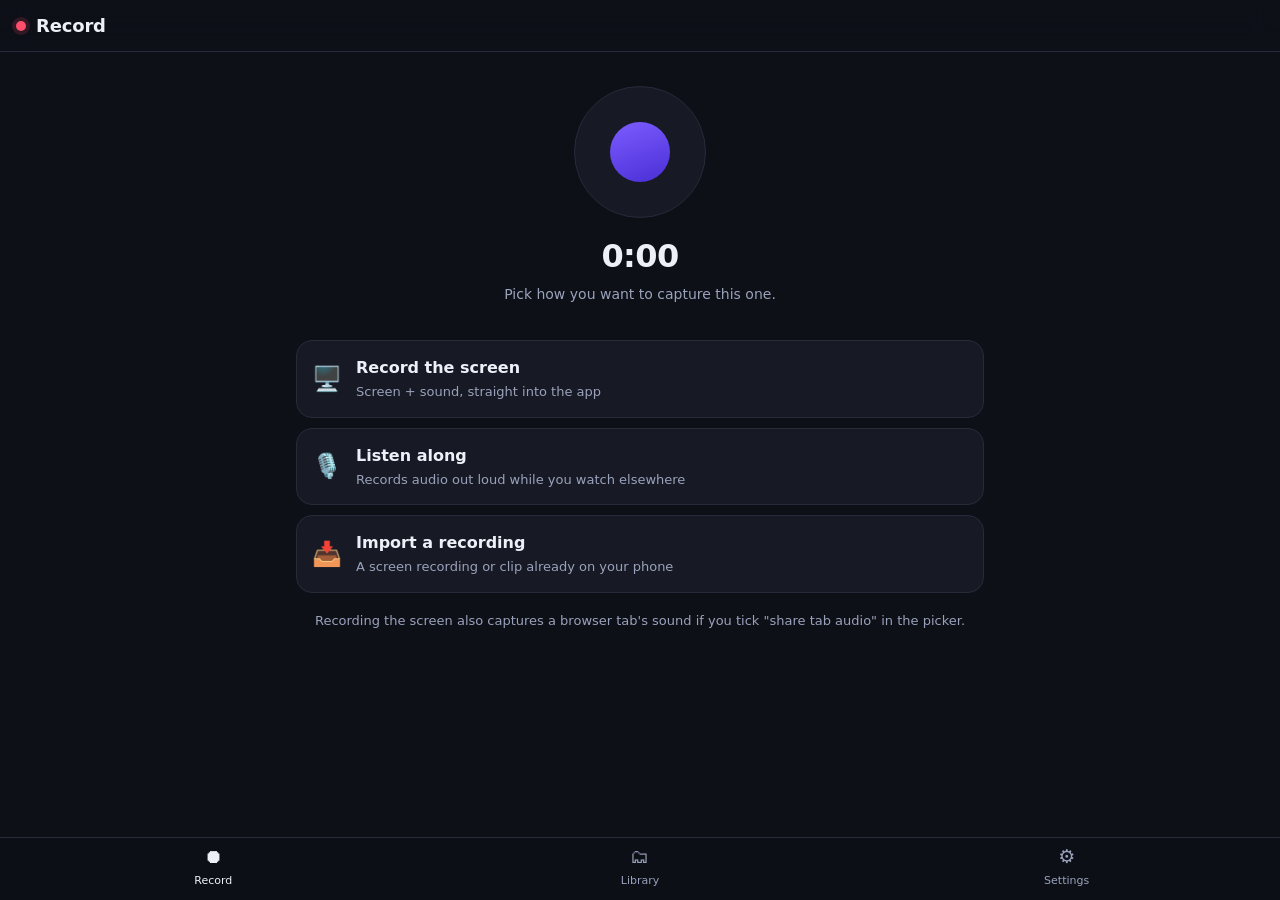
==== index.html @ 21051d5d "Add ClipMind: record a video, transcribe it, ask an AI what to do with it An installable PWA (Add to" ====
<!doctype html>
<html lang="en">
<head>
<meta charset="utf-8" />
<meta name="viewport" content="width=device-width, initial-scale=1, viewport-fit=cover" />
<title>ClipMind</title>
<meta name="description" content="Record what you're watching, get the transcript, and hand it to Claude or ChatGPT." />
<meta name="theme-color" content="#0e1018" />
<meta name="apple-mobile-web-app-capable" content="yes" />
<meta name="apple-mobile-web-app-status-bar-style" content="black-translucent" />
<meta name="apple-mobile-web-app-title" content="ClipMind" />
<link rel="manifest" href="./manifest.webmanifest" />
<link rel="apple-touch-icon" href="./icons/apple-touch-icon.png" />
<link rel="icon" href="./icons/favicon-64.png" sizes="64x64" />
<link rel="stylesheet" href="./styles.css" />
</head>
<body>
<div class="app">

  <header class="topbar">
    <div class="brand">
      <span class="dot" aria-hidden="true"></span>
      <h1 id="view-title">Record</h1>
    </div>
    <button id="btn-install" class="ghost small" hidden>Install</button>
  </header>

  <main id="main">

    <!-- ── Record ─────────────────────────────────────────────────────── -->
    <section class="view" id="view-record" data-view="record">
      <div class="stage">
        <div class="pulse" id="pulse"><div class="pulse-fill" id="pulse-fill"></div></div>
        <div class="timer" id="timer">0:00</div>
        <div class="stage-hint" id="stage-hint">Pick how you want to capture this one.</div>
      </div>

      <div class="modes" id="modes">
        <button class="mode" data-mode="screen">
          <span class="mode-icon">🖥️</span>
          <span class="mode-text"><strong>Record the screen</strong><small id="mode-screen-note">Screen + sound, straight into the app</small></span>
        </button>
        <button class="mode" data-mode="mic">
          <span class="mode-icon">🎙️</span>
          <span class="mode-text"><strong>Listen along</strong><small>Records audio out loud while you watch elsewhere</small></span>
        </button>
        <button class="mode" data-mode="import">
          <span class="mode-icon">📥</span>
          <span class="mode-text"><strong>Import a recording</strong><small id="mode-import-note">A screen recording or clip already on your phone</small></span>
        </button>
      </div>

      <div class="recording-controls" id="recording-controls" hidden>
        <button id="btn-pause" class="ghost">Pause</button>
        <button id="btn-stop" class="danger big">Stop &amp; process</button>
        <button id="btn-discard" class="ghost">Discard</button>
      </div>

      <div class="live-transcript" id="live-transcript" hidden>
        <h3>Live transcript</h3>
        <p id="live-text"></p>
      </div>

      <p class="tip" id="record-tip"></p>
      <input type="file" id="file-input" accept="video/*,audio/*" hidden />
    </section>

    <!-- ── Library ────────────────────────────────────────────────────── -->
    <section class="view" id="view-library" data-view="library" hidden>
      <div id="library-list" class="library"></div>
      <div class="empty" id="library-empty" hidden>
        <p>Nothing recorded yet.</p>
        <button class="primary" data-goto="record">Record something</button>
      </div>
    </section>

    <!-- ── One session ────────────────────────────────────────────────── -->
    <section class="view" id="view-session" data-view="session" hidden>
      <button class="back" data-goto="library">‹ Library</button>

      <div class="player-wrap" id="player-wrap"></div>

      <input class="title-input" id="session-title" aria-label="Title" />
      <div class="meta-row" id="session-meta"></div>

      <div class="panel" id="transcript-panel">
        <div class="panel-head">
          <h3>Transcript</h3>
          <div class="panel-actions">
            <button class="ghost small" id="btn-transcribe">Transcribe</button>
            <button class="ghost small" id="btn-paste-transcript">Paste</button>
            <button class="ghost small" id="btn-copy-transcript">Copy</button>
          </div>
        </div>
        <div class="status" id="transcript-status" hidden></div>
        <div class="transcript" id="transcript-body"></div>
      </div>

      <div class="panel ask" id="ask-panel">
        <div class="panel-head">
          <h3>What do you want to do with this?</h3>
          <button class="ghost small" id="btn-suggest">Suggest</button>
        </div>
        <div class="chips" id="action-chips"></div>
        <div class="action-input" id="action-input" hidden>
          <label id="action-input-label" for="action-input-field"></label>
          <div class="row">
            <input id="action-input-field" />
            <button class="primary" id="btn-run-action">Go</button>
          </div>
        </div>
        <label class="toggle">
          <input type="checkbox" id="chk-frames" />
          <span>Also send still frames from the video <small>(better for visual content, costs more)</small></span>
        </label>
        <div class="model-note" id="model-note"></div>
      </div>

      <div id="threads" class="threads"></div>
    </section>

    <!-- ── Settings ───────────────────────────────────────────────────── -->
    <section class="view" id="view-settings" data-view="settings" hidden>
      <div class="panel">
        <h3>Which AI answers you</h3>
        <div class="field">
          <label for="set-provider">Provider</label>
          <select id="set-provider">
            <option value="anthropic">Claude (Anthropic)</option>
            <option value="openai">ChatGPT (OpenAI)</option>
          </select>
        </div>

        <div data-provider="anthropic">
          <div class="field">
            <label for="set-anthropic-key">Anthropic API key</label>
            <input id="set-anthropic-key" type="password" placeholder="sk-ant-…" autocomplete="off" />
            <small>From <a href="https://console.anthropic.com/settings/keys" target="_blank" rel="noopener">console.anthropic.com</a>. Stored only on this device.</small>
          </div>
          <div class="field">
            <label for="set-anthropic-model">Model</label>
            <input id="set-anthropic-model" list="anthropic-models" />
            <datalist id="anthropic-models"></datalist>
          </div>
          <div class="field">
            <label for="set-effort">Effort</label>
            <select id="set-effort">
              <option value="low">Low — quick and cheap</option>
              <option value="medium">Medium</option>
              <option value="high">High — the default</option>
              <option value="xhigh">Extra high</option>
              <option value="max">Max — slowest, most thorough</option>
            </select>
          </div>
          <label class="toggle">
            <input type="checkbox" id="set-fallbacks" />
            <span>Use a fallback model if a request is declined <small>(on by default; turn off if your gateway rejects the beta header)</small></span>
          </label>
        </div>

        <div data-provider="openai" hidden>
          <div class="field">
            <label for="set-openai-key">OpenAI API key</label>
            <input id="set-openai-key" type="password" placeholder="sk-…" autocomplete="off" />
            <small>From <a href="https://platform.openai.com/api-keys" target="_blank" rel="noopener">platform.openai.com</a>. Stored only on this device.</small>
          </div>
          <div class="field">
            <label for="set-openai-model">Model</label>
            <input id="set-openai-model" list="openai-models" />
            <datalist id="openai-models"></datalist>
          </div>
        </div>
      </div>

      <div class="panel">
        <h3>Transcription</h3>
        <div class="field">
          <label for="set-transcriber">How to get the words</label>
          <select id="set-transcriber">
            <option value="openai">Upload to OpenAI Whisper — accurate, timestamped</option>
            <option value="webspeech">Live in the browser — free, no timestamps</option>
            <option value="manual">Paste it myself</option>
          </select>
          <small id="transcriber-note"></small>
        </div>
        <div class="field" data-transcriber="openai">
          <label for="set-openai-key2">OpenAI API key (for Whisper)</label>
          <input id="set-openai-key2" type="password" placeholder="sk-…" autocomplete="off" />
          <small>Whisper is OpenAI's, so this is needed even when Claude writes the answers.</small>
        </div>
        <div class="field" data-transcriber="openai">
          <label for="set-whisper-model">Speech model</label>
          <input id="set-whisper-model" list="whisper-models" />
          <datalist id="whisper-models">
            <option value="whisper-1"></option>
            <option value="gpt-4o-transcribe"></option>
            <option value="gpt-4o-mini-transcribe"></option>
          </datalist>
        </div>
        <div class="field">
          <label for="set-language">Spoken language <small>(optional, improves accuracy)</small></label>
          <input id="set-language" placeholder="e.g. en, es, de" />
        </div>
        <label class="toggle">
          <input type="checkbox" id="set-auto-transcribe" />
          <span>Transcribe automatically when a recording finishes</span>
        </label>
      </div>

      <div class="panel">
        <h3>Recording</h3>
        <label class="toggle">
          <input type="checkbox" id="set-mic-with-screen" />
          <span>Mix in the microphone when recording the screen <small>(catches your own commentary)</small></span>
        </label>
        <div class="field">
          <label for="set-frame-count">Still frames to send when frames are enabled</label>
          <input id="set-frame-count" type="number" min="1" max="20" />
        </div>
      </div>

      <div class="panel">
        <h3>Keys on a server instead</h3>
        <div class="field">
          <label for="set-proxy">Proxy URL <small>(optional)</small></label>
          <input id="set-proxy" placeholder="https://my-proxy.example.com" />
          <small>Run <code>server.js</code> from this repo and the keys stay in its environment instead of on your phone. Leave empty to call the APIs directly.</small>
        </div>
      </div>

      <div class="panel">
        <h3>Storage</h3>
        <p class="muted" id="storage-note">Recordings live in this browser only.</p>
        <button class="danger ghost" id="btn-clear">Delete everything</button>
      </div>

      <p class="muted centre version">ClipMind · <a href="https://github.com/lx2rice/video-recording-" target="_blank" rel="noopener">source</a></p>
    </section>
  </main>

  <nav class="tabs">
    <button class="tab active" data-goto="record"><span>⏺</span>Record</button>
    <button class="tab" data-goto="library"><span>🗂</span>Library</button>
    <button class="tab" data-goto="settings"><span>⚙️</span>Settings</button>
  </nav>
</div>

<div class="toast" id="toast" hidden></div>

<script type="module" src="./js/app.js"></script>
</body>
</html>
---- styles.css ----
/* Dark, phone-first. Everything sits between the status bar and the tab bar,
   with safe-area padding so it behaves as a standalone Home Screen app. */

:root {
  --bg: #0e1018;
  --bg-raised: #171a25;
  --bg-sunken: #0a0c12;
  --line: #262b3a;
  --text: #eef0f8;
  --muted: #9aa2bb;
  --accent: #7c5cff;
  --accent-soft: #7c5cff26;
  --rec: #ff4e6a;
  --ok: #3ddc97;
  --radius: 16px;
  --tabbar: 62px;
}

* { box-sizing: border-box; }

/* `hidden` must win over the display rules below, or panels toggled in JS
   stay on screen. */
[hidden] { display: none !important; }

html, body {
  margin: 0;
  padding: 0;
  background: var(--bg);
  color: var(--text);
  font: 16px/1.5 -apple-system, BlinkMacSystemFont, "Segoe UI", Roboto, system-ui, sans-serif;
  -webkit-font-smoothing: antialiased;
  overscroll-behavior-y: none;
}

body { min-height: 100dvh; }

a { color: #a692ff; }

.app {
  display: flex;
  flex-direction: column;
  min-height: 100dvh;
}

/* ── top bar ─────────────────────────────────────────────────────────── */

.topbar {
  position: sticky;
  top: 0;
  z-index: 20;
  display: flex;
  align-items: center;
  justify-content: space-between;
  gap: 12px;
  padding: calc(env(safe-area-inset-top) + 12px) 16px 12px;
  background: color-mix(in srgb, var(--bg) 88%, transparent);
  backdrop-filter: blur(14px);
  border-bottom: 1px solid var(--line);
}

.brand { display: flex; align-items: center; gap: 10px; }
.brand h1 { font-size: 18px; margin: 0; font-weight: 650; letter-spacing: -0.01em; }

.dot {
  width: 10px; height: 10px; border-radius: 50%;
  background: var(--rec);
  box-shadow: 0 0 0 4px #ff4e6a26;
}

main {
  flex: 1;
  padding: 16px 16px calc(var(--tabbar) + env(safe-area-inset-bottom) + 24px);
  max-width: 720px;
  width: 100%;
  margin: 0 auto;
}

/* ── record view ─────────────────────────────────────────────────────── */

.stage { text-align: center; padding: 18px 0 8px; }

.pulse {
  width: 132px; height: 132px;
  margin: 0 auto 14px;
  border-radius: 50%;
  background: var(--bg-raised);
  border: 1px solid var(--line);
  display: grid;
  place-items: center;
  position: relative;
  overflow: hidden;
}

.pulse-fill {
  width: 60px; height: 60px;
  border-radius: 50%;
  background: linear-gradient(160deg, var(--accent), #4a2fd6);
  transition: transform 90ms linear, background 200ms;
}

body.is-recording .pulse-fill { background: linear-gradient(160deg, var(--rec), #c02b45); }
body.is-recording .pulse { border-color: #ff4e6a55; box-shadow: 0 0 40px #ff4e6a22; }

.timer { font-size: 32px; font-variant-numeric: tabular-nums; font-weight: 600; letter-spacing: -0.02em; }
.stage-hint { color: var(--muted); font-size: 14px; margin-top: 4px; min-height: 40px; padding: 0 8px; }

.modes { display: grid; gap: 10px; margin-top: 8px; }

.mode {
  display: flex; align-items: center; gap: 14px;
  width: 100%;
  text-align: left;
  padding: 15px;
  border-radius: var(--radius);
  border: 1px solid var(--line);
  background: var(--bg-raised);
  color: var(--text);
  font: inherit;
  cursor: pointer;
}
.mode:active { transform: scale(0.99); }
.mode[disabled] { opacity: 0.45; cursor: not-allowed; }
.mode-icon { font-size: 24px; }
.mode-text { display: flex; flex-direction: column; gap: 2px; }
.mode-text small { color: var(--muted); font-size: 13px; }

.recording-controls {
  display: grid;
  grid-template-columns: 1fr auto 1fr;
  align-items: center;
  gap: 10px;
  margin-top: 10px;
}

.live-transcript {
  margin-top: 18px;
  padding: 14px;
  border: 1px solid var(--line);
  border-radius: var(--radius);
  background: var(--bg-sunken);
}
.live-transcript h3 { margin: 0 0 8px; font-size: 13px; text-transform: uppercase; letter-spacing: 0.08em; color: var(--muted); }
.live-transcript p { margin: 0; font-size: 15px; max-height: 190px; overflow-y: auto; }

.tip { color: var(--muted); font-size: 13px; text-align: center; margin-top: 18px; }

/* ── buttons ─────────────────────────────────────────────────────────── */

button {
  font: inherit;
  cursor: pointer;
  border-radius: 12px;
  border: 1px solid transparent;
  padding: 11px 16px;
  transition: opacity 120ms, transform 120ms;
}
button:active { transform: scale(0.98); }
button[disabled] { opacity: 0.5; cursor: not-allowed; }

.primary { background: var(--accent); color: #fff; font-weight: 600; }
.ghost { background: transparent; border-color: var(--line); color: var(--text); }
.danger { background: var(--rec); color: #fff; font-weight: 600; }
.danger.ghost { background: transparent; color: var(--rec); border-color: #ff4e6a55; }
.small { padding: 7px 11px; font-size: 13px; border-radius: 10px; }
.big { padding: 15px 22px; font-size: 17px; }

.back {
  background: none; border: none; color: var(--muted);
  padding: 0 0 12px; font-size: 15px;
}

/* ── library ─────────────────────────────────────────────────────────── */

.library { display: grid; gap: 10px; }

.card {
  display: grid;
  grid-template-columns: 92px 1fr;
  gap: 12px;
  align-items: stretch;
  padding: 10px;
  border-radius: var(--radius);
  border: 1px solid var(--line);
  background: var(--bg-raised);
  cursor: pointer;
  text-align: left;
  color: inherit;
  font: inherit;
  width: 100%;
}
.card .thumb {
  width: 92px; height: 62px;
  border-radius: 10px;
  background: var(--bg-sunken) center/cover no-repeat;
  display: grid; place-items: center;
  font-size: 22px;
  flex: none;
}
.card h4 { margin: 2px 0 4px; font-size: 15px; font-weight: 600; }
.card .sub { color: var(--muted); font-size: 12.5px; display: flex; flex-wrap: wrap; gap: 8px; }

.badge {
  font-size: 11px;
  padding: 2px 7px;
  border-radius: 999px;
  border: 1px solid var(--line);
  color: var(--muted);
}
.badge.ok { color: var(--ok); border-color: #3ddc9744; }
.badge.warn { color: #ffcc66; border-color: #ffcc6644; }

.empty { text-align: center; padding: 48px 16px; color: var(--muted); display: grid; gap: 14px; justify-items: center; }

/* ── session ─────────────────────────────────────────────────────────── */

.player-wrap { border-radius: var(--radius); overflow: hidden; background: #000; margin-bottom: 12px; }
.player-wrap video, .player-wrap audio { width: 100%; display: block; }
.player-wrap audio { background: var(--bg-raised); padding: 12px; }

.title-input {
  width: 100%;
  background: none;
  border: none;
  border-bottom: 1px solid transparent;
  color: var(--text);
  font-size: 20px;
  font-weight: 650;
  padding: 4px 0;
  letter-spacing: -0.01em;
}
.title-input:focus { outline: none; border-bottom-color: var(--accent); }

.meta-row { color: var(--muted); font-size: 13px; display: flex; gap: 10px; flex-wrap: wrap; margin: 6px 0 14px; align-items: center; }

.panel {
  border: 1px solid var(--line);
  border-radius: var(--radius);
  background: var(--bg-raised);
  padding: 14px;
  margin-bottom: 14px;
}
.panel h3 { margin: 0 0 10px; font-size: 15px; font-weight: 650; }
.panel-head { display: flex; align-items: center; justify-content: space-between; gap: 8px; margin-bottom: 10px; }
.panel-head h3 { margin: 0; }
.panel-actions { display: flex; gap: 6px; }

.transcript { max-height: 280px; overflow-y: auto; font-size: 14.5px; }
.transcript.empty-state { color: var(--muted); font-size: 14px; }
.tline { display: flex; gap: 10px; padding: 3px 0; }
.tline button {
  background: none; border: none; padding: 0;
  color: var(--accent); font-variant-numeric: tabular-nums;
  font-size: 12.5px; flex: none; width: 52px; text-align: left;
}

.status {
  font-size: 13px;
  color: var(--muted);
  background: var(--bg-sunken);
  border-radius: 10px;
  padding: 9px 11px;
  margin-bottom: 10px;
  display: flex;
  align-items: center;
  gap: 9px;
}
.status.error { color: #ff9aae; }
.spinner {
  width: 13px; height: 13px; flex: none;
  border: 2px solid var(--line);
  border-top-color: var(--accent);
  border-radius: 50%;
  animation: spin 0.8s linear infinite;
}
@keyframes spin { to { transform: rotate(360deg); } }

.chips { display: flex; flex-wrap: wrap; gap: 8px; }
.chip {
  background: var(--bg-sunken);
  border: 1px solid var(--line);
  color: var(--text);
  padding: 9px 13px;
  border-radius: 999px;
  font-size: 14px;
  display: inline-flex;
  align-items: center;
  gap: 7px;
}
.chip.selected { border-color: var(--accent); background: var(--accent-soft); }
.chip.suggested { border-style: dashed; }

.action-input { margin-top: 12px; display: grid; gap: 7px; }
.action-input .row { display: flex; gap: 8px; }
.action-input input { flex: 1; }
.action-input label { font-size: 13px; color: var(--muted); }

.model-note { font-size: 12.5px; color: var(--muted); margin-top: 10px; }

.threads { display: grid; gap: 14px; }

.thread { border: 1px solid var(--line); border-radius: var(--radius); background: var(--bg-raised); overflow: hidden; }
.thread-head {
  display: flex; align-items: center; justify-content: space-between; gap: 8px;
  padding: 12px 14px;
  border-bottom: 1px solid var(--line);
  background: var(--bg-sunken);
}
.thread-head strong { font-size: 14px; }
.thread-head .sub { color: var(--muted); font-size: 12px; }
.thread-body { padding: 4px 14px 14px; }

.msg { padding: 10px 0; border-bottom: 1px solid var(--line); }
.msg:last-child { border-bottom: none; }
.msg .who { font-size: 11px; text-transform: uppercase; letter-spacing: 0.08em; color: var(--muted); margin-bottom: 5px; }
.msg .body { font-size: 15px; overflow-wrap: anywhere; }
.msg .body p { margin: 0 0 9px; }
.msg .body ul, .msg .body ol { margin: 0 0 9px; padding-left: 20px; }
.msg .body li { margin-bottom: 4px; }
.msg .body h1, .msg .body h2, .msg .body h3 { font-size: 15px; margin: 14px 0 7px; }
.msg .body code { background: var(--bg-sunken); padding: 1px 5px; border-radius: 5px; font-size: 13px; }
.msg .body pre { background: var(--bg-sunken); padding: 11px; border-radius: 10px; overflow-x: auto; }
.msg .body pre code { background: none; padding: 0; }
.msg .body blockquote { margin: 0 0 9px; padding-left: 11px; border-left: 2px solid var(--line); color: var(--muted); }
.msg .body a { overflow-wrap: anywhere; }
.msg .body table { border-collapse: collapse; width: 100%; font-size: 13.5px; }
.msg .body th, .msg .body td { border: 1px solid var(--line); padding: 5px 7px; text-align: left; }

.thread-foot { display: flex; gap: 8px; padding: 0 14px 14px; }
.thread-foot input { flex: 1; }

.cursor::after {
  content: '▍';
  animation: blink 1s steps(2) infinite;
  color: var(--accent);
}
@keyframes blink { 50% { opacity: 0; } }

/* ── forms ───────────────────────────────────────────────────────────── */

.field { display: grid; gap: 6px; margin-bottom: 14px; }
.field > label { font-size: 13.5px; color: var(--muted); }
.field small, .toggle small { color: var(--muted); font-size: 12.5px; display: block; }

input, select, textarea {
  font: inherit;
  color: var(--text);
  background: var(--bg-sunken);
  border: 1px solid var(--line);
  border-radius: 11px;
  padding: 11px 12px;
  width: 100%;
  -webkit-appearance: none;
  appearance: none;
}
input:focus, select, textarea:focus { outline: none; }
input:focus, textarea:focus { border-color: var(--accent); }
select {
  background-image: url("data:image/svg+xml;utf8,<svg xmlns='http://www.w3.org/2000/svg' width='12' height='8'><path d='M1 1l5 5 5-5' stroke='%239aa2bb' stroke-width='1.6' fill='none'/></svg>");
  background-repeat: no-repeat;
  background-position: right 13px center;
  padding-right: 34px;
}

.toggle { display: flex; gap: 10px; align-items: flex-start; margin-bottom: 12px; font-size: 14px; }
.toggle input { width: 20px; height: 20px; flex: none; accent-color: var(--accent); margin-top: 1px; }

.muted { color: var(--muted); font-size: 13.5px; }
.centre { text-align: center; }
.version { margin-top: 24px; }

/* ── tab bar ─────────────────────────────────────────────────────────── */

.tabs {
  position: fixed;
  bottom: 0; left: 0; right: 0;
  z-index: 30;
  display: grid;
  grid-template-columns: repeat(3, 1fr);
  background: color-mix(in srgb, var(--bg) 92%, transparent);
  backdrop-filter: blur(14px);
  border-top: 1px solid var(--line);
  padding-bottom: env(safe-area-inset-bottom);
}
.tab {
  background: none;
  border: none;
  border-radius: 0;
  color: var(--muted);
  font-size: 11px;
  display: grid;
  gap: 3px;
  justify-items: center;
  padding: 9px 0 7px;
  height: var(--tabbar);
}
.tab span { font-size: 19px; line-height: 1; }
.tab.active { color: var(--text); }

/* ── toast ───────────────────────────────────────────────────────────── */

.toast {
  position: fixed;
  left: 50%;
  bottom: calc(var(--tabbar) + env(safe-area-inset-bottom) + 16px);
  transform: translateX(-50%);
  background: #22273a;
  border: 1px solid var(--line);
  color: var(--text);
  padding: 11px 16px;
  border-radius: 12px;
  font-size: 14px;
  max-width: min(92vw, 420px);
  z-index: 60;
  box-shadow: 0 12px 30px #0008;
}
.toast.error { border-color: #ff4e6a66; color: #ffb3c1; }

@media (prefers-reduced-motion: reduce) {
  * { animation-duration: 0.01ms !important; transition-duration: 0.01ms !important; }
}
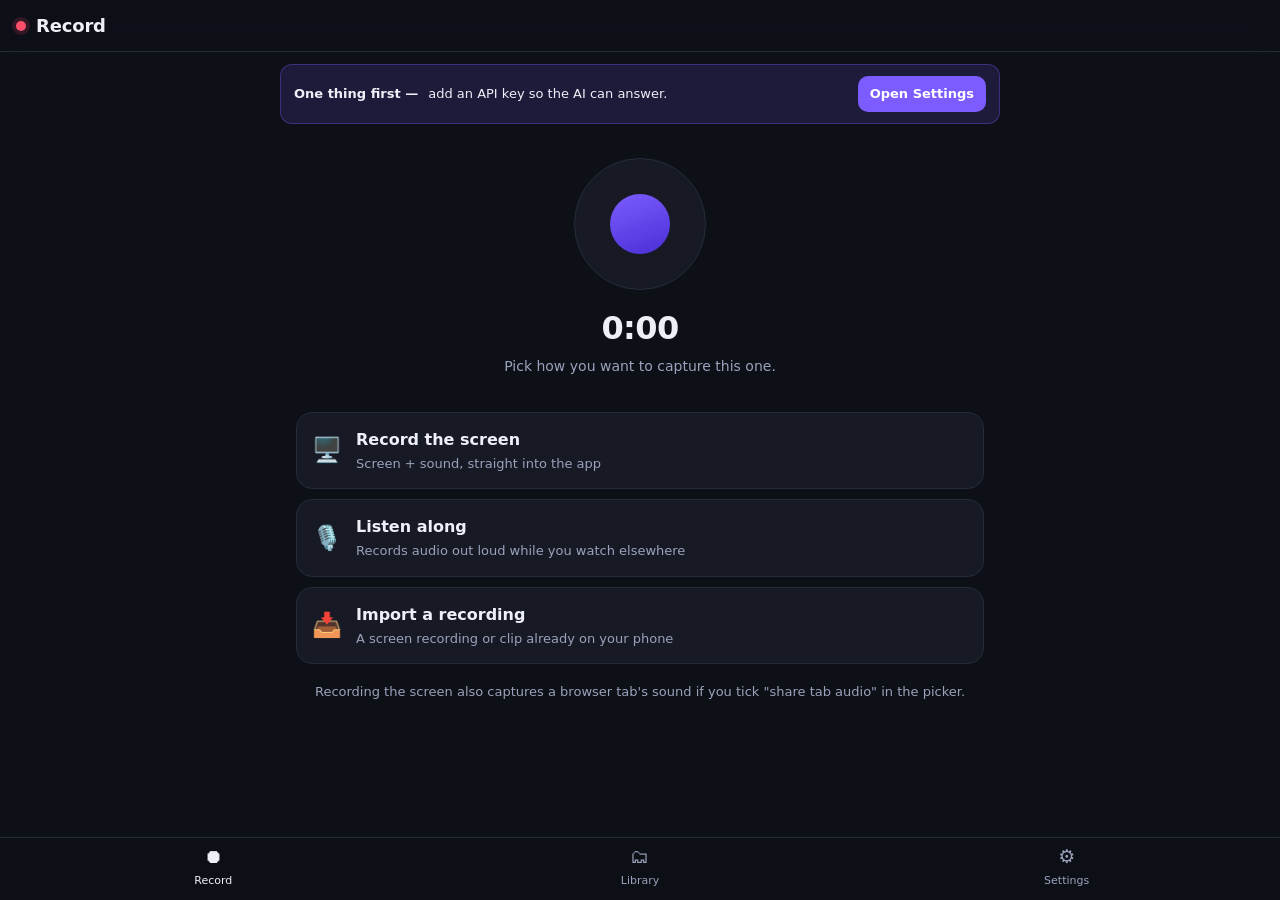
==== commit f7757ce4: "Make phone-only setup workable: paste, key check, in-app capture guide Typing a hundred-character AP" ====
--- a/index.html
+++ b/index.html
@@ -25,6 +25,12 @@
     <button id="btn-install" class="ghost small" hidden>Install</button>
   </header>
 
+  <div class="banner" id="storage-warning" hidden></div>
+  <div class="banner setup" id="setup-prompt" hidden>
+    <strong>One thing first —</strong> add an API key so the AI can answer.
+    <button class="primary small" data-goto="settings">Open Settings</button>
+  </div>
+
   <main id="main">
 
     <!-- ── Record ─────────────────────────────────────────────────────── -->
@@ -61,6 +67,20 @@
         <p id="live-text"></p>
       </div>
 
+      <details class="guide" id="ios-guide" hidden>
+        <summary>How to record your phone screen</summary>
+        <ol>
+          <li>Swipe down for <strong>Control Centre</strong>. No ⏺ button? Add it in
+              Settings → Control Centre → <em>Screen Recording</em>.</li>
+          <li><strong>Long-press</strong> the ⏺ button and make sure <strong>Microphone is off</strong> —
+              you want the video's own sound, not the room.</li>
+          <li>Tap <strong>Start Recording</strong>, wait for the countdown, then play your video.</li>
+          <li>Tap the red clock in the status bar → <strong>Stop</strong>. iOS saves it to Photos.</li>
+          <li>Come back here and tap <strong>Import a recording</strong>.</li>
+        </ol>
+        <p>Leave this app while recording — iOS keeps recording everything on screen.</p>
+      </details>
+
       <p class="tip" id="record-tip"></p>
       <input type="file" id="file-input" accept="video/*,audio/*" hidden />
     </section>
@@ -134,7 +154,12 @@
         <div data-provider="anthropic">
           <div class="field">
             <label for="set-anthropic-key">Anthropic API key</label>
-            <input id="set-anthropic-key" type="password" placeholder="sk-ant-…" autocomplete="off" />
+            <div class="key-row">
+              <input id="set-anthropic-key" type="password" placeholder="sk-ant-…" autocomplete="off" />
+              <button class="ghost small" data-paste="#set-anthropic-key">Paste</button>
+              <button class="ghost small" data-check="anthropic">Check</button>
+            </div>
+            <div class="check-result" data-result="anthropic" hidden></div>
             <small>From <a href="https://console.anthropic.com/settings/keys" target="_blank" rel="noopener">console.anthropic.com</a>. Stored only on this device.</small>
           </div>
           <div class="field">
@@ -161,7 +186,12 @@
         <div data-provider="openai" hidden>
           <div class="field">
             <label for="set-openai-key">OpenAI API key</label>
-            <input id="set-openai-key" type="password" placeholder="sk-…" autocomplete="off" />
+            <div class="key-row">
+              <input id="set-openai-key" type="password" placeholder="sk-…" autocomplete="off" />
+              <button class="ghost small" data-paste="#set-openai-key">Paste</button>
+              <button class="ghost small" data-check="openai">Check</button>
+            </div>
+            <div class="check-result" data-result="openai" hidden></div>
             <small>From <a href="https://platform.openai.com/api-keys" target="_blank" rel="noopener">platform.openai.com</a>. Stored only on this device.</small>
           </div>
           <div class="field">
@@ -185,7 +215,11 @@
         </div>
         <div class="field" data-transcriber="openai">
           <label for="set-openai-key2">OpenAI API key (for Whisper)</label>
-          <input id="set-openai-key2" type="password" placeholder="sk-…" autocomplete="off" />
+          <div class="key-row">
+            <input id="set-openai-key2" type="password" placeholder="sk-…" autocomplete="off" />
+            <button class="ghost small" data-paste="#set-openai-key2">Paste</button>
+            <button class="ghost small" data-check="openai">Check</button>
+          </div>
           <small>Whisper is OpenAI's, so this is needed even when Claude writes the answers.</small>
         </div>
         <div class="field" data-transcriber="openai">
--- a/styles.css
+++ b/styles.css
@@ -65,6 +65,19 @@
   width: 10px; height: 10px; border-radius: 50%;
   background: var(--rec);
   box-shadow: 0 0 0 4px #ff4e6a26;
+}
+
+.banner {
+  margin: 12px 16px 0;
+  padding: 11px 13px;
+  border-radius: 12px;
+  border: 1px solid #ffcc6644;
+  background: #ffcc660f;
+  color: #ffd98a;
+  font-size: 13px;
+  max-width: 720px;
+  align-self: center;
+  width: calc(100% - 32px);
 }
 
 main {
@@ -361,6 +374,38 @@
   padding-right: 34px;
 }
 
+.key-row { display: flex; gap: 6px; align-items: stretch; }
+.key-row input { flex: 1; min-width: 0; }
+.key-row button { flex: none; white-space: nowrap; }
+
+.check-result { font-size: 13px; padding: 8px 10px; border-radius: 10px; background: var(--bg-sunken); }
+.check-result.ok { color: var(--ok); }
+.check-result.bad { color: #ff9aae; }
+
+.banner.setup {
+  border-color: #7c5cff55;
+  background: var(--accent-soft);
+  color: var(--text);
+  display: flex;
+  align-items: center;
+  gap: 10px;
+  flex-wrap: wrap;
+}
+.banner.setup button { margin-left: auto; }
+
+.guide {
+  border: 1px solid var(--line);
+  border-radius: var(--radius);
+  background: var(--bg-raised);
+  padding: 12px 14px;
+  margin-top: 16px;
+  font-size: 14px;
+}
+.guide summary { cursor: pointer; font-weight: 600; }
+.guide ol { padding-left: 20px; margin: 12px 0 8px; }
+.guide li { margin-bottom: 8px; }
+.guide p { color: var(--muted); font-size: 13px; margin: 8px 0 0; }
+
 .toggle { display: flex; gap: 10px; align-items: flex-start; margin-bottom: 12px; font-size: 14px; }
 .toggle input { width: 20px; height: 20px; flex: none; accent-color: var(--accent); margin-top: 1px; }
 
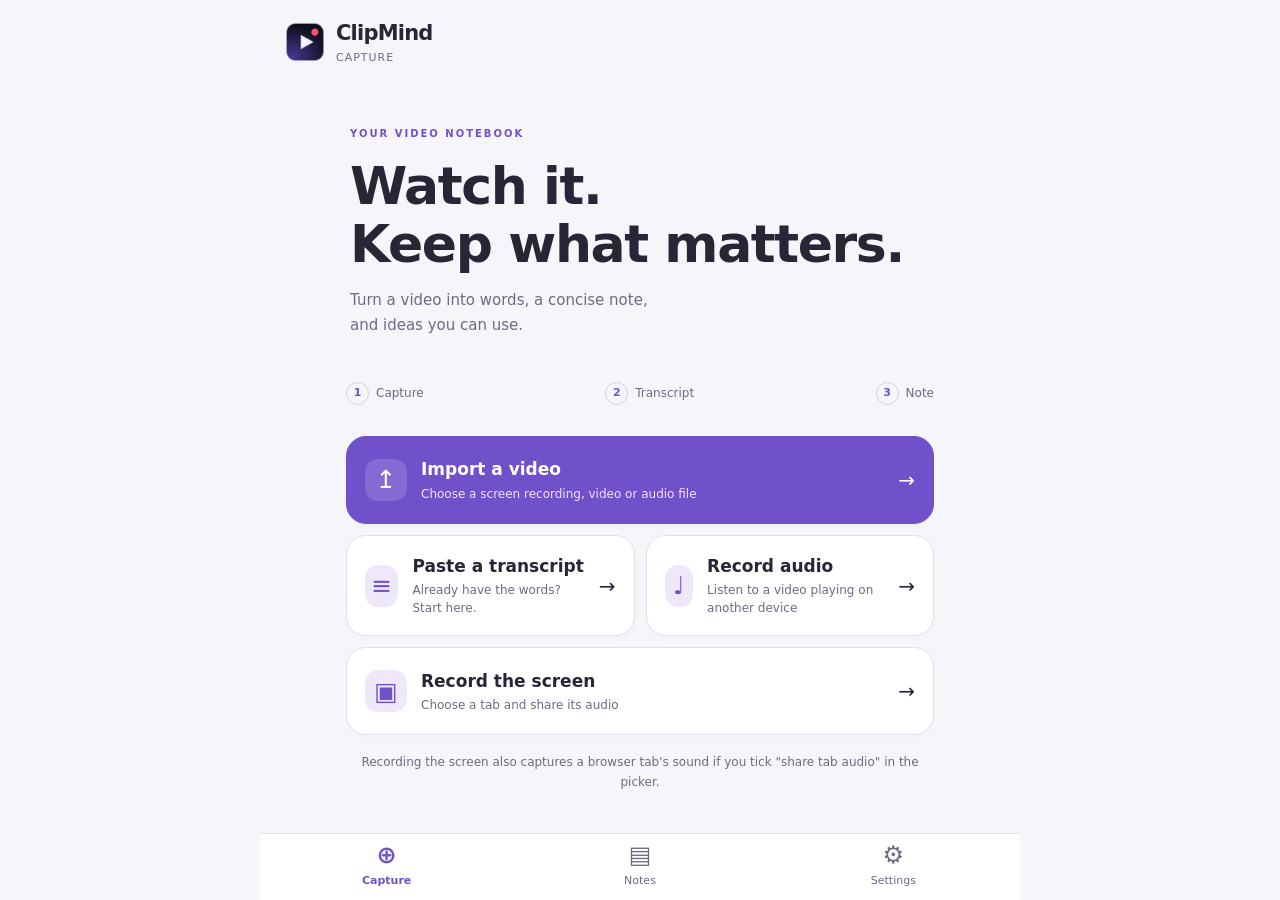
==== commit c3e7e304: "Redesign ClipMind as a mobile video notebook with concise notes and transcript export" ====
--- a/index.html
+++ b/index.html
@@ -5,9 +5,9 @@
 <meta name="viewport" content="width=device-width, initial-scale=1, viewport-fit=cover" />
 <title>ClipMind</title>
 <meta name="description" content="Record what you're watching, get the transcript, and hand it to Claude or ChatGPT." />
-<meta name="theme-color" content="#0e1018" />
+<meta name="theme-color" content="#f6f5fa" />
 <meta name="apple-mobile-web-app-capable" content="yes" />
-<meta name="apple-mobile-web-app-status-bar-style" content="black-translucent" />
+<meta name="apple-mobile-web-app-status-bar-style" content="default" />
 <meta name="apple-mobile-web-app-title" content="ClipMind" />
 <link rel="manifest" href="./manifest.webmanifest" />
 <link rel="apple-touch-icon" href="./icons/apple-touch-icon.png" />
@@ -19,22 +19,23 @@
 
   <header class="topbar">
     <div class="brand">
-      <span class="dot" aria-hidden="true"></span>
-      <h1 id="view-title">Record</h1>
+      <img class="brand-icon" src="./icons/icon-192.png" alt="" /><div><strong class="wordmark">ClipMind</strong><span id="view-title">Capture</span></div>
     </div>
     <button id="btn-install" class="ghost small" hidden>Install</button>
   </header>
 
   <div class="banner" id="storage-warning" hidden></div>
   <div class="banner setup" id="setup-prompt" hidden>
-    <strong>One thing first —</strong> add an API key so the AI can answer.
-    <button class="primary small" data-goto="settings">Open Settings</button>
+    <strong>AI is optional.</strong> Import, paste, save and copy without a key. Connect AI for automatic transcription and summaries.
+    <button class="primary small" data-goto="settings">Connect AI</button>
   </div>
 
   <main id="main">
 
     <!-- ── Record ─────────────────────────────────────────────────────── -->
     <section class="view" id="view-record" data-view="record">
+      <div class="intro"><span class="eyebrow">YOUR VIDEO NOTEBOOK</span><h2>Watch it.<br>Keep what matters.</h2><p>Turn a video into words, a concise note,<br>and ideas you can use.</p></div>
+      <div class="journey" aria-label="Workflow"><span><b>1</b> Capture</span><span><b>2</b> Transcript</span><span><b>3</b> Note</span></div>
       <div class="stage">
         <div class="pulse" id="pulse"><div class="pulse-fill" id="pulse-fill"></div></div>
         <div class="timer" id="timer">0:00</div>
@@ -42,23 +43,14 @@
       </div>
 
       <div class="modes" id="modes">
-        <button class="mode" data-mode="screen">
-          <span class="mode-icon">🖥️</span>
-          <span class="mode-text"><strong>Record the screen</strong><small id="mode-screen-note">Screen + sound, straight into the app</small></span>
-        </button>
-        <button class="mode" data-mode="mic">
-          <span class="mode-icon">🎙️</span>
-          <span class="mode-text"><strong>Listen along</strong><small>Records audio out loud while you watch elsewhere</small></span>
-        </button>
-        <button class="mode" data-mode="import">
-          <span class="mode-icon">📥</span>
-          <span class="mode-text"><strong>Import a recording</strong><small id="mode-import-note">A screen recording or clip already on your phone</small></span>
-        </button>
-      </div>
-
+        <button class="mode import-primary" data-mode="import"><span class="mode-icon">↥</span><span class="mode-text"><strong>Import a video</strong><small id="mode-import-note">Choose a screen recording, video or audio file</small></span><span class="arrow">→</span></button>
+        <button class="mode" id="btn-new-transcript"><span class="mode-icon">≡</span><span class="mode-text"><strong>Paste a transcript</strong><small>Already have the words? Start here.</small></span><span class="arrow">→</span></button>
+        <button class="mode" data-mode="mic"><span class="mode-icon">♩</span><span class="mode-text"><strong>Record audio</strong><small>Listen to a video playing on another device</small></span><span class="arrow">→</span></button>
+        <button class="mode" data-mode="screen"><span class="mode-icon">▣</span><span class="mode-text"><strong>Record the screen</strong><small id="mode-screen-note">Choose a tab and share its audio</small></span><span class="arrow">→</span></button>
+      </div>
       <div class="recording-controls" id="recording-controls" hidden>
         <button id="btn-pause" class="ghost">Pause</button>
-        <button id="btn-stop" class="danger big">Stop &amp; process</button>
+        <button id="btn-stop" class="danger big">Stop &amp; save</button>
         <button id="btn-discard" class="ghost">Discard</button>
       </div>
 
@@ -71,14 +63,14 @@
         <summary>How to record your phone screen</summary>
         <ol>
           <li>Swipe down for <strong>Control Centre</strong>. No ⏺ button? Add it in
-              Settings → Control Centre → <em>Screen Recording</em>.</li>
+              Control Centre using its <strong>+</strong> button.</li>
           <li><strong>Long-press</strong> the ⏺ button and make sure <strong>Microphone is off</strong> —
               you want the video's own sound, not the room.</li>
           <li>Tap <strong>Start Recording</strong>, wait for the countdown, then play your video.</li>
-          <li>Tap the red clock in the status bar → <strong>Stop</strong>. iOS saves it to Photos.</li>
+          <li>Tap the Screen Recording indicator → <strong>Stop</strong>. iOS saves it to Photos.</li>
           <li>Come back here and tap <strong>Import a recording</strong>.</li>
         </ol>
-        <p>Leave this app while recording — iOS keeps recording everything on screen.</p>
+        <p>Some apps block audio or video recording. Check that your saved clip has sound before importing.</p>
       </details>
 
       <p class="tip" id="record-tip"></p>
@@ -87,35 +79,47 @@
 
     <!-- ── Library ────────────────────────────────────────────────────── -->
     <section class="view" id="view-library" data-view="library" hidden>
+      <div class="section-heading"><span class="eyebrow">YOUR PERSONAL NOTEBOOK</span><h2>Saved notes</h2><p>Videos, words and the things worth keeping.</p></div>
+      <label class="searchbox"><span aria-hidden="true">⌕</span><input id="library-search" type="search" aria-label="Search saved notes" placeholder="Search titles, notes or transcripts" /></label>
+      <div id="library-count" class="muted"></div><p id="search-empty" class="empty" hidden>No matches. Try a different word.</p>
       <div id="library-list" class="library"></div>
       <div class="empty" id="library-empty" hidden>
-        <p>Nothing recorded yet.</p>
-        <button class="primary" data-goto="record">Record something</button>
+        <p>Your next useful idea belongs here.</p>
+        <button class="primary" data-goto="record">Add your first video</button>
       </div>
     </section>
 
     <!-- ── One session ────────────────────────────────────────────────── -->
     <section class="view" id="view-session" data-view="session" hidden>
-      <button class="back" data-goto="library">‹ Library</button>
+      <button class="back" data-goto="library">‹ Saved notes</button>
 
       <div class="player-wrap" id="player-wrap"></div>
 
       <input class="title-input" id="session-title" aria-label="Title" />
       <div class="meta-row" id="session-meta"></div>
 
-      <div class="panel" id="transcript-panel">
+      <div class="session-switch" role="group" aria-label="Note or transcript"><button id="tab-note" class="selected" aria-pressed="true">Concise note</button><button id="tab-transcript" aria-pressed="false">Full transcript</button></div>
+      <section class="panel note-panel" id="note-panel">
+        <div class="panel-head"><h3>The ideas to keep</h3><span class="badge" id="note-kind">Your note</span></div>
+        <p class="muted" id="note-status" role="status">Add a transcript to create a concise note.</p>
+        <label class="sr-only" for="note-editor">Edit your concise note</label><textarea id="note-editor" placeholder="Your concise note will appear here. You can also write your own." rows="8"></textarea>
+        <div class="note-actions"><button class="primary" id="btn-make-note">Create concise note</button><button class="ghost" id="btn-save-note">Save note</button><button class="ghost" id="btn-copy-note">Copy note</button><button class="ghost" id="btn-export-note">Export .txt</button></div>
+      </section>
+      <div class="panel" id="transcript-panel" hidden>
         <div class="panel-head">
-          <h3>Transcript</h3>
+          <h3>Full transcript</h3>
           <div class="panel-actions">
             <button class="ghost small" id="btn-transcribe">Transcribe</button>
             <button class="ghost small" id="btn-paste-transcript">Paste</button>
-            <button class="ghost small" id="btn-copy-transcript">Copy</button>
+            <button class="ghost small" id="btn-copy-transcript">Copy all</button>
           </div>
         </div>
         <div class="status" id="transcript-status" hidden></div>
         <div class="transcript" id="transcript-body"></div>
       </div>
 
+      <div class="export-panel"><div><strong>Take it to your AI</strong><p>Copy the full transcript, then paste it into ChatGPT or any AI you use.</p></div><button class="primary" id="btn-copy-for-ai">Copy transcript</button><a href="https://chatgpt.com/" target="_blank" rel="noopener" class="external-link">Open ChatGPT ↗</a></div>
+      <details class="advanced"><summary>More analysis inside ClipMind <small>Optional · uses your API key</small></summary>
       <div class="panel ask" id="ask-panel">
         <div class="panel-head">
           <h3>What do you want to do with this?</h3>
@@ -137,12 +141,15 @@
       </div>
 
       <div id="threads" class="threads"></div>
+      </details>
     </section>
 
     <!-- ── Settings ───────────────────────────────────────────────────── -->
     <section class="view" id="view-settings" data-view="settings" hidden>
-      <div class="panel">
-        <h3>Which AI answers you</h3>
+      <div class="section-heading"><span class="eyebrow">MAKE IT YOURS</span><h2>Settings</h2><p>No ClipMind account needed. AI services are optional and may charge separately.</p></div>
+      <div class="panel"><h3>Add to Home Screen</h3><p>On iPhone, open this site in Safari, tap Share, then Add to Home Screen. Open the new ClipMind icon to use it like an app.</p><p class="muted">Saved content stays in this browser on this device. Export important notes before clearing site data.</p></div>
+      <div class="panel">
+        <h3>AI for summaries &amp; analysis</h3>
         <div class="field">
           <label for="set-provider">Provider</label>
           <select id="set-provider">
@@ -273,13 +280,14 @@
   </main>
 
   <nav class="tabs">
-    <button class="tab active" data-goto="record"><span>⏺</span>Record</button>
-    <button class="tab" data-goto="library"><span>🗂</span>Library</button>
-    <button class="tab" data-goto="settings"><span>⚙️</span>Settings</button>
+    <button class="tab active" data-goto="record"><span>⊕</span>Capture</button>
+    <button class="tab" data-goto="library"><span>▤</span>Notes</button>
+    <button class="tab" data-goto="settings"><span>⚙</span>Settings</button>
   </nav>
 </div>
 
-<div class="toast" id="toast" hidden></div>
+<div class="toast" id="toast" role="status" aria-live="polite" hidden></div>
+<dialog id="transcript-dialog"><form method="dialog" id="transcript-form"><div class="panel-head"><h2>Paste your transcript</h2><button class="ghost" value="cancel" aria-label="Close">✕</button></div><label for="transcript-title">Video title</label><input id="transcript-title" placeholder="Give this video a name" /><label for="transcript-input">Transcript</label><textarea id="transcript-input" rows="12" placeholder="Paste the words here. Timestamps are welcome."></textarea><p class="muted">The full text is saved. No AI key needed.</p><div class="note-actions"><button class="ghost" value="cancel">Cancel</button><button class="primary" id="btn-save-transcript" type="button">Save transcript</button></div></form></dialog>
 
 <script type="module" src="./js/app.js"></script>
 </body>
--- a/styles.css
+++ b/styles.css
@@ -463,3 +463,8 @@
 @media (prefers-reduced-motion: reduce) {
   * { animation-duration: 0.01ms !important; transition-duration: 0.01ms !important; }
 }
+
+/* ClipMind 2: a calm, mobile notebook. */
+:root{--bg:#f6f5fa;--bg-raised:#fff;--bg-sunken:#efedf5;--line:#e2deec;--text:#292536;--muted:#706980;--accent:#7051ca;--accent-soft:#eee8fa;--ok:#28755b;--radius:22px}
+a{color:#6744b2}button,input,textarea,select{font:inherit}button,a,input,textarea,summary{touch-action:manipulation}button:focus-visible,a:focus-visible,summary:focus-visible{outline:3px solid #a68ae5;outline-offset:3px}
+.topbar{background:var(--bg);backdrop-filter:none;border:0;max-width:760px;width:100%;margin:auto;padding:calc(env(safe-area-inset-top) + 18px) 24px 14px}.brand-icon{width:42px;height:42px;border-radius:13px}.brand>div{display:flex;flex-direction:column}.wordmark{font-size:21px;letter-spacing:-.8px}#view-title{font-size:11px;color:var(--muted);letter-spacing:1px;text-transform:uppercase}.intro{padding:24px 4px 14px}.eyebrow{font-size:10px;letter-spacing:2px;font-weight:750;color:var(--accent)}h2{font-size:34px;line-height:1.12;letter-spacing:-1.4px;margin:13px 0}.intro h2{font-size:clamp(36px,10vw,48px);font-weight:750}.intro p,.section-heading p{color:var(--muted);font-size:15px;line-height:1.65}.journey{display:flex;justify-content:space-between;gap:6px;padding:15px 0 23px;font-size:12px;color:var(--muted)}.journey span{display:flex;align-items:center;gap:7px}.journey b{display:grid;place-items:center;width:23px;height:23px;border:1px solid #d6cee4;border-radius:50%;font-size:11px;color:var(--accent)}.stage{display:none}.is-recording .stage{display:block}.is-recording .intro,.is-recording .journey{display:none}.mode{min-height:88px;padding:18px;border-radius:20px;background:#fff;border:1px solid var(--line);box-shadow:0 3px 12px #35235e04;gap:14px}.mode-text strong{font-size:17px}.mode-text small{font-size:12px;line-height:1.5;color:var(--muted)}.mode-icon{font-size:25px;width:42px;height:42px;border-radius:13px;display:grid;place-items:center;background:var(--accent-soft);color:var(--accent)}.import-primary{background:#7051ca;color:white;border-color:#7051ca}.import-primary .mode-text small{color:#eee6ff}.import-primary .mode-icon{color:white;background:#ffffff24}.arrow{margin-left:auto;font-size:20px}.modes{gap:11px}.mode:hover{border-color:#a18ac9}.import-primary:hover{background:#6544bf}.primary{background:var(--accent);color:white;border:1px solid var(--accent)}.ghost{color:var(--text);background:#f3f0f8;border:1px solid var(--line)}button{min-height:44px}.small{min-height:44px}.tabs{background:var(--bg-raised);backdrop-filter:none;border-top:1px solid var(--line);padding-bottom:env(safe-area-inset-bottom);max-width:760px;left:50%;transform:translateX(-50%);width:100%;gap:0}.tab{min-height:66px;font-size:11px;gap:2px}.tab span{font-size:24px}.tab.active{background:transparent;color:var(--accent);font-weight:750}.guide{background:#eeeaf6;border:0;padding:16px;font-size:13px}.guide summary{color:#5d457e;min-height:32px;padding-top:5px}.tip{font-size:12px;line-height:1.65}.banner.setup{display:none}.panel{padding:18px;border-color:var(--line);box-shadow:none}.panel-head{flex-wrap:wrap;gap:10px}.panel h3{font-size:17px}.title-input{font-size:24px;font-weight:700;letter-spacing:-.6px}.session-switch{display:flex;background:#eae5f3;border-radius:14px;padding:4px;margin:20px 0 16px;gap:4px}.session-switch button{flex:1;border:0;background:transparent;border-radius:11px;color:var(--muted);font-size:14px}.session-switch button.selected{background:white;color:var(--accent);box-shadow:0 2px 6px #291b4810;font-weight:700}textarea{display:block;width:100%;resize:vertical;background:white;color:var(--text);border:1px solid var(--line);border-radius:12px;padding:14px;line-height:1.7;font-size:16px}#note-editor{border:0;background:#fcfbff;padding:12px;min-height:220px}.note-actions{display:flex;flex-wrap:wrap;gap:8px;margin-top:16px}.note-actions button{font-size:13px}.note-actions .primary{flex:1 0 55%}.export-panel{border:1px solid #ddd2f1;background:#ede6fa;padding:20px;border-radius:20px;margin:20px 0;display:flex;flex-wrap:wrap;gap:12px;align-items:center}.export-panel p{font-size:13px;color:#6c5a83;margin:6px 0 0}.export-panel strong{font-size:17px}.export-panel button{font-size:13px}.external-link{font-size:13px;padding:10px 0}.advanced>summary{cursor:pointer;padding:15px 4px;color:var(--muted);font-size:14px}.advanced>summary small{display:block;font-size:11px;margin-top:4px}.searchbox{display:flex;align-items:center;gap:12px;background:white;border:1px solid var(--line);border-radius:14px;padding:0 14px;margin:22px 0 14px}.searchbox input{background:transparent;border:0;padding:14px 0;width:100%;min-width:0}.searchbox span{font-size:24px;color:var(--muted)}#library-count{font-size:12px;margin-bottom:16px}.card{background:white;border-color:var(--line);padding:16px;text-align:left}.card h4{font-size:16px}.card .note-preview{font-size:12px;color:var(--muted);margin:8px 0 0;display:-webkit-box;-webkit-line-clamp:2;-webkit-box-orient:vertical;overflow:hidden}.thumb{background:#eee6fb;color:var(--accent);font-size:26px}.badge{color:#695382;background:#eee8f6}.badge.ok{color:#28755b;background:#e5f4ec}.badge.warn{color:#906833;background:#fff2df}.tline button{color:var(--accent)}.transcript{max-height:60vh;color:var(--text);white-space:pre-wrap}.section-heading{padding:18px 4px 2px}.section-heading h2{font-size:32px}.back{color:var(--accent)}.toast{background:#30283e;color:white;max-width:calc(100vw - 32px);z-index:100}.toast.error{background:#743346}.status{color:#594773}.status.error{color:#a13948}.check-result.ok{color:#28755b}.model-note,.muted{color:var(--muted)}.banner{color:#7e5932;background:#fff0d9}.thread{background:white}.chip{background:#f4f0fa;color:var(--text)}.thread .who{color:var(--accent)}.field input,.field select{background:white;color:var(--text)}.empty{color:var(--muted)}.note-panel #note-status{font-size:12px;line-height:1.6}.sr-only{position:absolute;width:1px;height:1px;overflow:hidden;clip:rect(0,0,0,0)}dialog{border:1px solid var(--line);border-radius:24px;padding:24px;max-width:560px;width:calc(100% - 24px);max-height:90dvh;overflow:auto;color:var(--text);background:var(--bg)}dialog::backdrop{background:#251b3c88}dialog h2{font-size:24px;margin:0}dialog label{display:block;margin:16px 0 7px;font-size:13px;font-weight:650}dialog input{width:100%;background:white}dialog .muted{font-size:12px}.player-wrap:empty{display:none}.meta-row{font-size:11px}.panel-actions{flex-wrap:wrap}main{padding-top:0;max-width:620px}.panel-actions button{font-size:12px;padding:7px 10px}.version{font-size:12px}input,select{font-size:16px!important}#note-kind{font-size:10px}@media(min-width:700px){.intro{padding-top:40px}.intro h2{font-size:52px}.modes{grid-template-columns:1fr 1fr}.import-primary{grid-column:1/-1}.modes .mode[data-mode=screen]{grid-column:1/-1}}@media(prefers-reduced-motion:reduce){*,*::before,*::after{animation:none!important;transition:none!important;scroll-behavior:auto!important}}
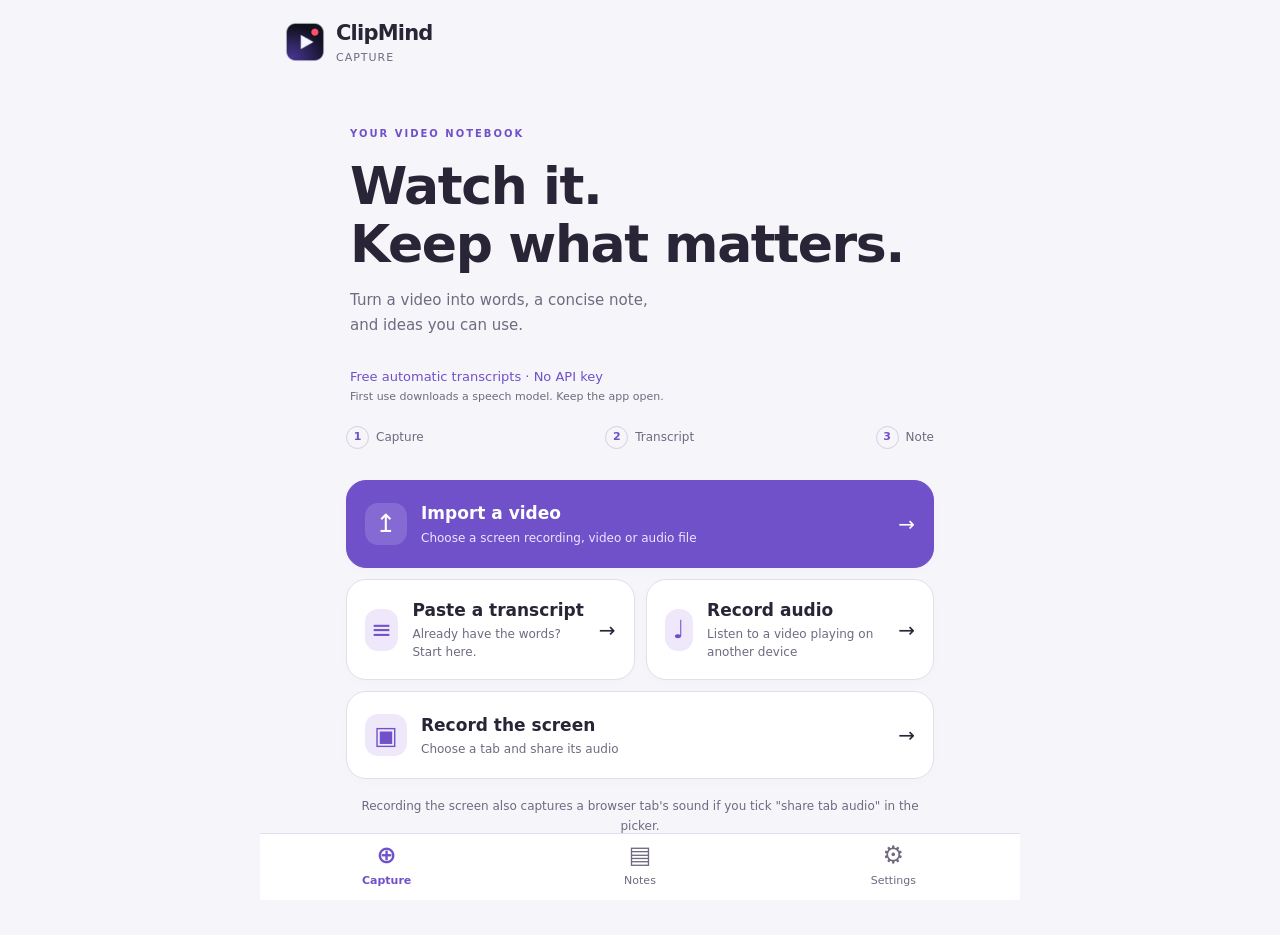
==== commit c1eda0b8: "Add free on-device Whisper transcription with cancellation and no paid fallback" ====
--- a/index.html
+++ b/index.html
@@ -35,6 +35,7 @@
     <!-- ── Record ─────────────────────────────────────────────────────── -->
     <section class="view" id="view-record" data-view="record">
       <div class="intro"><span class="eyebrow">YOUR VIDEO NOTEBOOK</span><h2>Watch it.<br>Keep what matters.</h2><p>Turn a video into words, a concise note,<br>and ideas you can use.</p></div>
+      <p class="free-caption">Free automatic transcripts · No API key<br><small>First use downloads a speech model. Keep the app open.</small></p>
       <div class="journey" aria-label="Workflow"><span><b>1</b> Capture</span><span><b>2</b> Transcript</span><span><b>3</b> Note</span></div>
       <div class="stage">
         <div class="pulse" id="pulse"><div class="pulse-fill" id="pulse-fill"></div></div>
@@ -114,7 +115,7 @@
             <button class="ghost small" id="btn-copy-transcript">Copy all</button>
           </div>
         </div>
-        <div class="status" id="transcript-status" hidden></div>
+        <div class="status" id="transcript-status" role="status" hidden></div><button class="ghost small" id="btn-cancel-transcription" hidden>Cancel transcription</button>
         <div class="transcript" id="transcript-body"></div>
       </div>
 
@@ -214,7 +215,8 @@
         <div class="field">
           <label for="set-transcriber">How to get the words</label>
           <select id="set-transcriber">
-            <option value="openai">Upload to OpenAI Whisper — accurate, timestamped</option>
+            <option value="local">Free on-device — no API key</option>
+            <option value="openai">Paid OpenAI API — upload for transcription</option>
             <option value="webspeech">Live in the browser — free, no timestamps</option>
             <option value="manual">Paste it myself</option>
           </select>
--- a/styles.css
+++ b/styles.css
@@ -468,3 +468,5 @@
 :root{--bg:#f6f5fa;--bg-raised:#fff;--bg-sunken:#efedf5;--line:#e2deec;--text:#292536;--muted:#706980;--accent:#7051ca;--accent-soft:#eee8fa;--ok:#28755b;--radius:22px}
 a{color:#6744b2}button,input,textarea,select{font:inherit}button,a,input,textarea,summary{touch-action:manipulation}button:focus-visible,a:focus-visible,summary:focus-visible{outline:3px solid #a68ae5;outline-offset:3px}
 .topbar{background:var(--bg);backdrop-filter:none;border:0;max-width:760px;width:100%;margin:auto;padding:calc(env(safe-area-inset-top) + 18px) 24px 14px}.brand-icon{width:42px;height:42px;border-radius:13px}.brand>div{display:flex;flex-direction:column}.wordmark{font-size:21px;letter-spacing:-.8px}#view-title{font-size:11px;color:var(--muted);letter-spacing:1px;text-transform:uppercase}.intro{padding:24px 4px 14px}.eyebrow{font-size:10px;letter-spacing:2px;font-weight:750;color:var(--accent)}h2{font-size:34px;line-height:1.12;letter-spacing:-1.4px;margin:13px 0}.intro h2{font-size:clamp(36px,10vw,48px);font-weight:750}.intro p,.section-heading p{color:var(--muted);font-size:15px;line-height:1.65}.journey{display:flex;justify-content:space-between;gap:6px;padding:15px 0 23px;font-size:12px;color:var(--muted)}.journey span{display:flex;align-items:center;gap:7px}.journey b{display:grid;place-items:center;width:23px;height:23px;border:1px solid #d6cee4;border-radius:50%;font-size:11px;color:var(--accent)}.stage{display:none}.is-recording .stage{display:block}.is-recording .intro,.is-recording .journey{display:none}.mode{min-height:88px;padding:18px;border-radius:20px;background:#fff;border:1px solid var(--line);box-shadow:0 3px 12px #35235e04;gap:14px}.mode-text strong{font-size:17px}.mode-text small{font-size:12px;line-height:1.5;color:var(--muted)}.mode-icon{font-size:25px;width:42px;height:42px;border-radius:13px;display:grid;place-items:center;background:var(--accent-soft);color:var(--accent)}.import-primary{background:#7051ca;color:white;border-color:#7051ca}.import-primary .mode-text small{color:#eee6ff}.import-primary .mode-icon{color:white;background:#ffffff24}.arrow{margin-left:auto;font-size:20px}.modes{gap:11px}.mode:hover{border-color:#a18ac9}.import-primary:hover{background:#6544bf}.primary{background:var(--accent);color:white;border:1px solid var(--accent)}.ghost{color:var(--text);background:#f3f0f8;border:1px solid var(--line)}button{min-height:44px}.small{min-height:44px}.tabs{background:var(--bg-raised);backdrop-filter:none;border-top:1px solid var(--line);padding-bottom:env(safe-area-inset-bottom);max-width:760px;left:50%;transform:translateX(-50%);width:100%;gap:0}.tab{min-height:66px;font-size:11px;gap:2px}.tab span{font-size:24px}.tab.active{background:transparent;color:var(--accent);font-weight:750}.guide{background:#eeeaf6;border:0;padding:16px;font-size:13px}.guide summary{color:#5d457e;min-height:32px;padding-top:5px}.tip{font-size:12px;line-height:1.65}.banner.setup{display:none}.panel{padding:18px;border-color:var(--line);box-shadow:none}.panel-head{flex-wrap:wrap;gap:10px}.panel h3{font-size:17px}.title-input{font-size:24px;font-weight:700;letter-spacing:-.6px}.session-switch{display:flex;background:#eae5f3;border-radius:14px;padding:4px;margin:20px 0 16px;gap:4px}.session-switch button{flex:1;border:0;background:transparent;border-radius:11px;color:var(--muted);font-size:14px}.session-switch button.selected{background:white;color:var(--accent);box-shadow:0 2px 6px #291b4810;font-weight:700}textarea{display:block;width:100%;resize:vertical;background:white;color:var(--text);border:1px solid var(--line);border-radius:12px;padding:14px;line-height:1.7;font-size:16px}#note-editor{border:0;background:#fcfbff;padding:12px;min-height:220px}.note-actions{display:flex;flex-wrap:wrap;gap:8px;margin-top:16px}.note-actions button{font-size:13px}.note-actions .primary{flex:1 0 55%}.export-panel{border:1px solid #ddd2f1;background:#ede6fa;padding:20px;border-radius:20px;margin:20px 0;display:flex;flex-wrap:wrap;gap:12px;align-items:center}.export-panel p{font-size:13px;color:#6c5a83;margin:6px 0 0}.export-panel strong{font-size:17px}.export-panel button{font-size:13px}.external-link{font-size:13px;padding:10px 0}.advanced>summary{cursor:pointer;padding:15px 4px;color:var(--muted);font-size:14px}.advanced>summary small{display:block;font-size:11px;margin-top:4px}.searchbox{display:flex;align-items:center;gap:12px;background:white;border:1px solid var(--line);border-radius:14px;padding:0 14px;margin:22px 0 14px}.searchbox input{background:transparent;border:0;padding:14px 0;width:100%;min-width:0}.searchbox span{font-size:24px;color:var(--muted)}#library-count{font-size:12px;margin-bottom:16px}.card{background:white;border-color:var(--line);padding:16px;text-align:left}.card h4{font-size:16px}.card .note-preview{font-size:12px;color:var(--muted);margin:8px 0 0;display:-webkit-box;-webkit-line-clamp:2;-webkit-box-orient:vertical;overflow:hidden}.thumb{background:#eee6fb;color:var(--accent);font-size:26px}.badge{color:#695382;background:#eee8f6}.badge.ok{color:#28755b;background:#e5f4ec}.badge.warn{color:#906833;background:#fff2df}.tline button{color:var(--accent)}.transcript{max-height:60vh;color:var(--text);white-space:pre-wrap}.section-heading{padding:18px 4px 2px}.section-heading h2{font-size:32px}.back{color:var(--accent)}.toast{background:#30283e;color:white;max-width:calc(100vw - 32px);z-index:100}.toast.error{background:#743346}.status{color:#594773}.status.error{color:#a13948}.check-result.ok{color:#28755b}.model-note,.muted{color:var(--muted)}.banner{color:#7e5932;background:#fff0d9}.thread{background:white}.chip{background:#f4f0fa;color:var(--text)}.thread .who{color:var(--accent)}.field input,.field select{background:white;color:var(--text)}.empty{color:var(--muted)}.note-panel #note-status{font-size:12px;line-height:1.6}.sr-only{position:absolute;width:1px;height:1px;overflow:hidden;clip:rect(0,0,0,0)}dialog{border:1px solid var(--line);border-radius:24px;padding:24px;max-width:560px;width:calc(100% - 24px);max-height:90dvh;overflow:auto;color:var(--text);background:var(--bg)}dialog::backdrop{background:#251b3c88}dialog h2{font-size:24px;margin:0}dialog label{display:block;margin:16px 0 7px;font-size:13px;font-weight:650}dialog input{width:100%;background:white}dialog .muted{font-size:12px}.player-wrap:empty{display:none}.meta-row{font-size:11px}.panel-actions{flex-wrap:wrap}main{padding-top:0;max-width:620px}.panel-actions button{font-size:12px;padding:7px 10px}.version{font-size:12px}input,select{font-size:16px!important}#note-kind{font-size:10px}@media(min-width:700px){.intro{padding-top:40px}.intro h2{font-size:52px}.modes{grid-template-columns:1fr 1fr}.import-primary{grid-column:1/-1}.modes .mode[data-mode=screen]{grid-column:1/-1}}@media(prefers-reduced-motion:reduce){*,*::before,*::after{animation:none!important;transition:none!important;scroll-behavior:auto!important}}
+
+.free-caption{font-size:13px;color:var(--accent);margin:0 4px 5px}.free-caption small{font-size:11px;color:var(--muted)}
